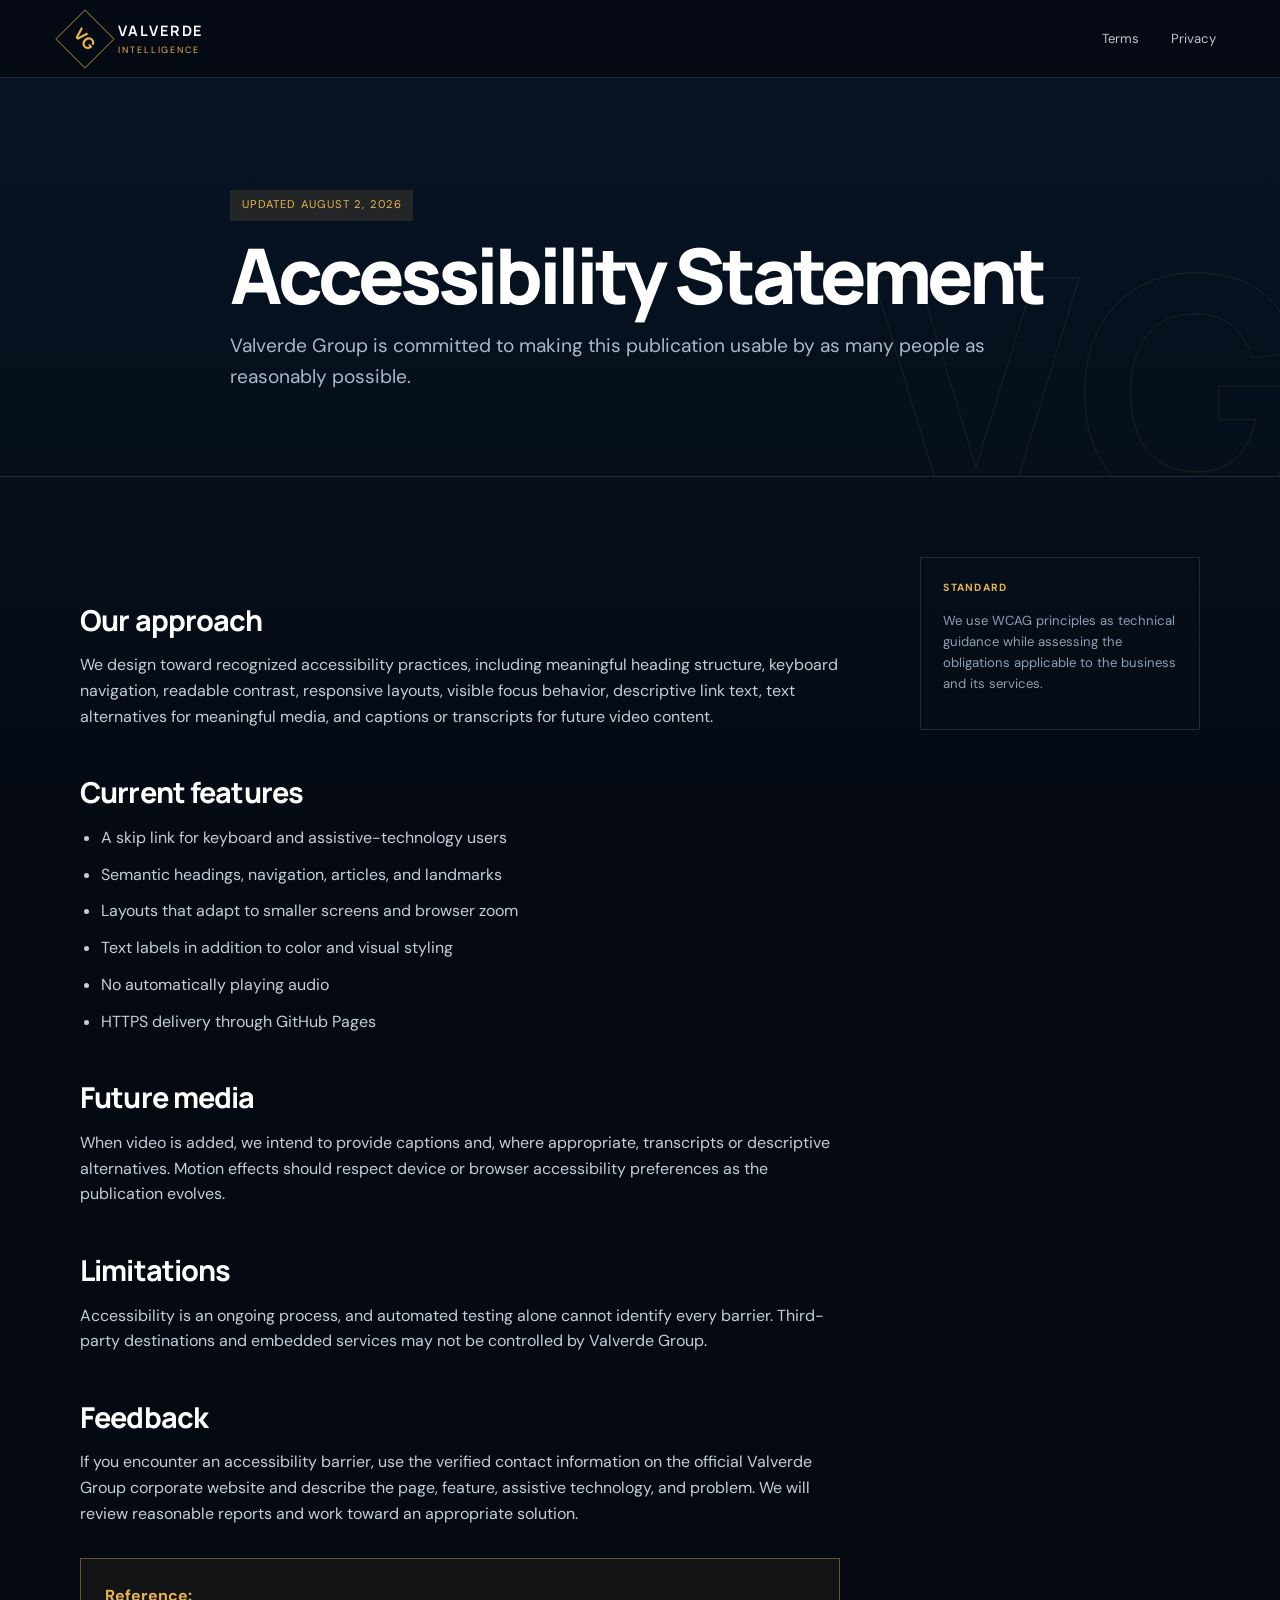
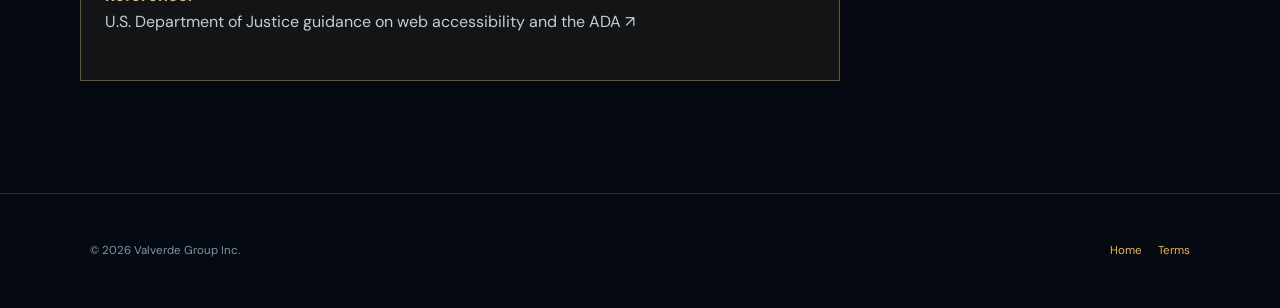
==== accessibility.html @ 9a3dbda0 "Launch articles, credit intelligence, and compliance pages" ====
<!doctype html><html lang="en"><head><meta charset="utf-8"><meta name="viewport" content="width=device-width,initial-scale=1"><meta name="description" content="Accessibility statement for Valverde Intelligence."><title>Accessibility | Valverde Intelligence</title><link href="https://fonts.googleapis.com/css2?family=DM+Sans:wght@400;500;600;700&family=Manrope:wght@500;600;700;800&display=swap" rel="stylesheet"><link rel="stylesheet" href="styles.css"><link rel="stylesheet" href="article.css"></head><body class="article-page legal-page"><header class="site-header"><a class="brand" href="index.html"><span class="brand-mark">VG</span><span><strong>VALVERDE</strong><small>INTELLIGENCE</small></span></a><nav><a href="terms.html">Terms</a><a href="privacy.html">Privacy</a></nav></header><main><header class="article-header"><span class="legal-date">UPDATED AUGUST 2, 2026</span><h1>Accessibility Statement</h1><p class="dek">Valverde Group is committed to making this publication usable by as many people as reasonably possible.</p></header><div class="article-layout"><article class="article-copy"><h2>Our approach</h2><p>We design toward recognized accessibility practices, including meaningful heading structure, keyboard navigation, readable contrast, responsive layouts, visible focus behavior, descriptive link text, text alternatives for meaningful media, and captions or transcripts for future video content.</p><h2>Current features</h2><ul><li>A skip link for keyboard and assistive-technology users</li><li>Semantic headings, navigation, articles, and landmarks</li><li>Layouts that adapt to smaller screens and browser zoom</li><li>Text labels in addition to color and visual styling</li><li>No automatically playing audio</li><li>HTTPS delivery through GitHub Pages</li></ul><h2>Future media</h2><p>When video is added, we intend to provide captions and, where appropriate, transcripts or descriptive alternatives. Motion effects should respect device or browser accessibility preferences as the publication evolves.</p><h2>Limitations</h2><p>Accessibility is an ongoing process, and automated testing alone cannot identify every barrier. Third-party destinations and embedded services may not be controlled by Valverde Group.</p><h2>Feedback</h2><p>If you encounter an accessibility barrier, use the verified contact information on the official Valverde Group corporate website and describe the page, feature, assistive technology, and problem. We will review reasonable reports and work toward an appropriate solution.</p><div class="source-box"><strong>Reference:</strong><p><a href="https://www.ada.gov/resources/web-guidance/" target="_blank" rel="noopener">U.S. Department of Justice guidance on web accessibility and the ADA ↗</a></p></div></article><aside class="article-sidebar"><div><strong>Standard</strong><p>We use WCAG principles as technical guidance while assessing the obligations applicable to the business and its services.</p></div></aside></div></main><footer class="article-footer"><span>© 2026 Valverde Group Inc.</span><span><a href="index.html">Home</a><a href="terms.html">Terms</a></span></footer></body></html>
---- styles.css ----
:root{--ink:#050a12;--navy:#071526;--panel:#0a1a2e;--blue:#1c8cff;--gold:#e9b64e;--cream:#f3efe6;--muted:#91a2b7;--line:rgba(255,255,255,.12)}*{box-sizing:border-box}html{scroll-behavior:smooth}body{margin:0;background:var(--ink);color:#fff;font-family:'DM Sans',sans-serif;line-height:1.6;overflow-x:hidden}a{color:inherit;text-decoration:none}.skip{position:fixed;left:1rem;top:-4rem;background:#fff;color:#000;padding:.7rem 1rem;z-index:99}.skip:focus{top:1rem}.site-header{height:78px;display:flex;align-items:center;justify-content:space-between;padding:0 clamp(1.2rem,5vw,5rem);border-bottom:1px solid var(--line);background:rgba(5,10,18,.86);backdrop-filter:blur(18px);position:sticky;top:0;z-index:30}.brand{display:flex;align-items:center;gap:.75rem}.brand-mark{width:42px;height:42px;border:1px solid rgba(233,182,78,.55);display:grid;place-items:center;color:var(--gold);font:800 1rem Manrope;transform:rotate(45deg)}.brand-mark::first-letter{transform:rotate(-45deg)}.brand>span:last-child{display:grid;line-height:1.05;letter-spacing:.12em}.brand strong{font:700 .9rem Manrope}.brand small{color:var(--gold);font-size:.57rem;margin-top:.35rem}.site-header nav{display:flex;align-items:center;gap:2rem;font-size:.82rem}.site-header nav>a:not(.nav-cta){color:#bac6d4}.site-header nav>a:hover{color:#fff}.nav-cta{border:1px solid rgba(233,182,78,.55);padding:.65rem 1rem;color:var(--gold)}.menu{display:none}.ticker{height:38px;display:flex;background:#eab84f;color:#07111f;font-size:.7rem;font-weight:700;letter-spacing:.06em;position:relative;z-index:10}.live{display:flex;align-items:center;gap:.45rem;padding:0 1.3rem;background:#fff;z-index:2}.live i{width:7px;height:7px;background:#f23c3c;border-radius:50%;box-shadow:0 0 0 5px rgba(242,60,60,.16)}.ticker-window{overflow:hidden;flex:1}.ticker-track{display:flex;align-items:center;gap:4rem;width:max-content;height:100%;animation:ticker 38s linear infinite}.ticker-track span::after{content:'◆';margin-left:4rem}@keyframes ticker{to{transform:translateX(-50%)}}.hero{min-height:calc(100vh - 116px);position:relative;display:grid;grid-template-columns:1.15fr .85fr;align-items:center;padding:5rem clamp(1.2rem,7vw,8rem);isolation:isolate}.hero-grid{position:absolute;inset:0;background:linear-gradient(rgba(32,93,158,.09) 1px,transparent 1px),linear-gradient(90deg,rgba(32,93,158,.09) 1px,transparent 1px);background-size:70px 70px;mask-image:linear-gradient(to bottom,black,transparent);z-index:-2}.hero-glow{position:absolute;width:55vw;height:55vw;right:-12vw;top:-15vw;border-radius:50%;background:radial-gradient(circle,rgba(21,112,230,.22),transparent 62%);z-index:-1}.eyebrow{text-transform:uppercase;letter-spacing:.2em;color:var(--gold);font:700 .68rem Manrope}.hero h1{font:800 clamp(3rem,7vw,7.5rem)/.93 Manrope;letter-spacing:-.06em;margin:1.3rem 0 1.6rem;max-width:1000px}.hero h1 em{font-style:normal;color:transparent;-webkit-text-stroke:1px rgba(255,255,255,.6)}.lede{max-width:680px;color:#afbdca;font-size:clamp(1rem,1.5vw,1.25rem)}.hero-actions{display:flex;flex-wrap:wrap;gap:.8rem;margin-top:2rem}.button{display:inline-flex;padding:.9rem 1.35rem;font-weight:700;font-size:.8rem;letter-spacing:.04em;border:1px solid var(--line)}.button.gold{background:var(--gold);border-color:var(--gold);color:#0a111b}.button.ghost:hover{border-color:var(--gold);color:var(--gold)}.signal-orbit{width:min(35vw,480px);aspect-ratio:1;place-self:center;position:relative;display:grid;place-items:center}.orbit{position:absolute;border:1px solid rgba(57,139,239,.28);border-radius:50%;inset:8%;animation:spin 20s linear infinite}.orbit:before,.orbit:after{content:'';position:absolute;width:9px;height:9px;border-radius:50%;background:var(--gold);box-shadow:0 0 25px var(--gold)}.orbit:before{left:8%;top:21%}.orbit:after{right:2%;bottom:33%}.o2{inset:23%;animation-direction:reverse;animation-duration:13s;border-style:dashed}.core{width:42%;aspect-ratio:1;border-radius:50%;display:grid;place-content:center;text-align:center;background:radial-gradient(circle at 30% 25%,#173b68,#07111f 65%);border:1px solid rgba(233,182,78,.55);box-shadow:0 0 90px rgba(29,115,230,.25),inset 0 0 40px rgba(255,255,255,.05)}.core span{font:800 clamp(2rem,4vw,4rem) Manrope;color:var(--gold)}.core small{font-size:.48rem;letter-spacing:.28em;color:#9eb0c5}.scroll-cue{position:absolute;bottom:1.5rem;left:7vw;color:#64758a;font:600 .58rem Manrope;letter-spacing:.2em}.scroll-cue span{color:var(--gold);margin-left:.6rem}@keyframes spin{to{transform:rotate(360deg)}}.section{padding:clamp(5rem,9vw,9rem) clamp(1.2rem,7vw,8rem)}.section-head{display:flex;justify-content:space-between;align-items:end;gap:2rem;margin-bottom:3rem}.section-head h2,.studio h2,.cta h2{font:750 clamp(2rem,4.2vw,4.7rem)/1.06 Manrope;letter-spacing:-.04em;margin:.7rem 0;max-width:860px}.section-head>p{color:var(--muted);max-width:470px}.feature-grid{display:grid;grid-template-columns:1.35fr 1fr 1fr;gap:1rem}.feature-card{background:linear-gradient(145deg,rgba(16,38,64,.9),rgba(7,19,33,.9));border:1px solid var(--line);min-height:520px;display:flex;flex-direction:column;transition:.35s}.feature-card:hover{transform:translateY(-7px);border-color:rgba(233,182,78,.45)}.card-art{height:230px;position:relative;overflow:hidden;background-color:#0b1d32}.card-art:before,.card-art:after{content:'';position:absolute;inset:0}.card-art:before{background:repeating-radial-gradient(circle at 70% 30%,transparent 0 18px,rgba(54,139,237,.22) 19px 20px)}.card-art:after{background:linear-gradient(135deg,transparent 40%,rgba(233,182,78,.18))}.card-art span{position:absolute;z-index:2;right:1.2rem;bottom:.7rem;font:800 4rem Manrope;color:rgba(255,255,255,.08)}.family:before{background:linear-gradient(30deg,transparent 48%,rgba(233,182,78,.25) 49% 51%,transparent 52%),linear-gradient(150deg,transparent 48%,rgba(54,139,237,.2) 49% 51%,transparent 52%);background-size:70px 70px}.automation:before{background:radial-gradient(circle at 30% 50%,rgba(44,137,245,.5),transparent 6%,transparent 20%),repeating-linear-gradient(90deg,transparent 0 29px,rgba(62,147,238,.16) 30px)}.card-body{padding:1.8rem;display:flex;flex-direction:column;flex:1}.tag{color:var(--gold);text-transform:uppercase;letter-spacing:.15em;font-size:.62rem;font-weight:700}.card-body h3{font:700 clamp(1.35rem,2vw,2.15rem)/1.15 Manrope;letter-spacing:-.03em;margin:.6rem 0}.card-body>p:not(.tag){color:var(--muted)}.card-body a{margin-top:auto;color:var(--gold);font-size:.8rem;font-weight:700}.studio{padding:4vw 7vw;background:#07111f}.film-frame{min-height:70vh;position:relative;padding:clamp(2rem,6vw,6rem);display:flex;align-items:center;overflow:hidden;background:radial-gradient(circle at 75% 40%,rgba(19,105,210,.38),transparent 28%),linear-gradient(105deg,#05090f 30%,#0a2038);border:1px solid var(--line)}.film-frame:after{content:'VG';position:absolute;right:-2vw;bottom:-12vw;color:transparent;-webkit-text-stroke:1px rgba(233,182,78,.13);font:800 38vw Manrope;line-height:1}.scanlines{position:absolute;inset:0;opacity:.12;background:repeating-linear-gradient(0deg,transparent 0 3px,#fff 4px)}.film-copy{position:relative;z-index:2;max-width:750px}.film-copy h2{font-size:clamp(2.8rem,7vw,7rem)}.film-copy>p:not(.eyebrow){color:#aebdca;max-width:580px}.play{border:0;background:transparent;color:#fff;font-weight:700;padding:0;margin-top:2rem}.play span{width:54px;height:54px;border-radius:50%;display:inline-grid;place-items:center;background:var(--gold);color:#07111f;margin-right:.8rem;box-shadow:0 0 0 8px rgba(233,182,78,.12)}.film-index{position:absolute;right:2rem;top:2rem;color:#7890aa;font-size:.7rem;letter-spacing:.15em}.film-strip{display:grid;grid-template-columns:repeat(4,1fr);border:1px solid var(--line);border-top:0}.film-strip button{text-align:left;background:#07111f;color:#8194aa;border:0;border-right:1px solid var(--line);padding:1.2rem;font:600 .72rem Manrope}.film-strip button span{display:block;color:var(--gold);margin-bottom:.25rem}.film-strip button.active{background:#102844;color:#fff}.system-wheel{display:grid;grid-template-columns:repeat(4,1fr);border:1px solid var(--line);position:relative;padding-top:220px}.wheel-center{position:absolute;left:50%;top:0;transform:translate(-50%,-10%);width:210px;height:210px;border-radius:50%;display:grid;place-content:center;text-align:center;background:#0d223a;border:1px solid var(--gold);box-shadow:0 0 60px rgba(26,114,228,.18)}.wheel-center strong{font:700 1.3rem/1.15 Manrope}.wheel-center small{color:var(--gold);margin-top:.6rem}.system-wheel article{padding:2rem;border-right:1px solid var(--line);background:linear-gradient(180deg,rgba(18,44,73,.65),transparent)}.system-wheel article:last-child{border:0}.system-wheel b{color:var(--gold);font-size:.7rem}.system-wheel h3{font:700 1.5rem Manrope}.system-wheel p{color:var(--muted);font-size:.9rem}.field-notes{background:#f0ece3;color:#0a1420}.field-notes .eyebrow,.field-notes a{color:#9a6c13}.field-notes .section-head{border-bottom:1px solid rgba(4,16,29,.18);padding-bottom:2rem}.notes-grid{display:grid;grid-template-columns:repeat(3,1fr);gap:1px;background:rgba(4,16,29,.18)}.note{background:#f0ece3;padding:2.2rem;min-height:380px;display:flex;flex-direction:column;position:relative}.note time{font-size:.6rem;letter-spacing:.15em;color:#65707c}.note-no{position:absolute;right:1.5rem;top:1rem;color:rgba(7,17,31,.08);font:800 5rem Manrope}.note h3{font:700 2rem/1.1 Manrope;margin-top:5rem}.note p{color:#59636e}.note a{margin-top:auto;font-weight:700;font-size:.8rem}.cta{text-align:center;padding:9rem 1.2rem;background:radial-gradient(circle at 50% 100%,rgba(28,140,255,.18),transparent 50%)}.cta h2{margin:1rem auto}.cta>p:not(.eyebrow){color:var(--muted);max-width:680px;margin:0 auto 2rem}footer{padding:3rem clamp(1.2rem,7vw,8rem);border-top:1px solid var(--line);display:grid;grid-template-columns:1fr 1fr;gap:2rem;align-items:center;color:#8293a7}footer>p{text-align:right}footer>div:not(.brand){display:flex;gap:1.5rem;font-size:.75rem}footer>small{text-align:right;font-size:.62rem}.reveal{opacity:0;transform:translateY(22px);transition:.8s ease}.reveal.visible{opacity:1;transform:none}@media(max-width:900px){.site-header nav{display:none;position:absolute;top:78px;left:0;right:0;background:#07111f;padding:1.5rem;flex-direction:column;align-items:flex-start}.site-header nav.open{display:flex}.menu{display:block;background:transparent;border:1px solid var(--line);color:#fff;padding:.5rem .8rem}.hero{grid-template-columns:1fr;padding-top:4rem}.signal-orbit{width:70vw;margin-top:2rem}.feature-grid,.notes-grid{grid-template-columns:1fr}.feature-card{min-height:auto}.system-wheel{grid-template-columns:1fr 1fr}.film-strip{grid-template-columns:1fr 1fr}.section-head{align-items:start;flex-direction:column}footer{grid-template-columns:1fr}footer>p,footer>small{text-align:left}}@media(max-width:560px){.ticker{height:34px}.hero{min-height:auto;padding-bottom:6rem}.hero h1{font-size:3rem}.hero-actions{display:grid}.button{justify-content:center}.film-frame{min-height:620px}.film-strip,.system-wheel{grid-template-columns:1fr}.system-wheel{padding-top:180px}.wheel-center{width:170px;height:170px}.site-header{height:68px}.brand-mark{width:36px;height:36px}.site-header nav{top:68px}.section{padding-top:5rem;padding-bottom:5rem}}
---- article.css ----
.credit-section{background:linear-gradient(155deg,#071526,#0b2037)}.credit-disclaimer{border:1px solid rgba(233,182,78,.5);border-left:5px solid #e9b64e;padding:1.5rem 1.8rem;margin-bottom:2rem;background:rgba(5,10,18,.6)}.credit-disclaimer strong{color:#e9b64e;text-transform:uppercase;letter-spacing:.12em;font-size:.7rem}.credit-disclaimer p{color:#bdc8d4;margin:.5rem 0 0}.credit-grid{background:rgba(255,255,255,.12)}.credit-grid .note{background:#0a1a2e;color:#fff}.credit-grid .note p{color:#91a2b7}.credit-grid .note-no{color:rgba(255,255,255,.06)}
.article-page{background:linear-gradient(180deg,#071526,#050a12 45%)}.article-header{padding:7rem clamp(1.2rem,18vw,18rem) 4rem;border-bottom:1px solid rgba(255,255,255,.12);position:relative;overflow:hidden}.article-header:after{content:'VG';position:absolute;right:-2rem;bottom:-8rem;color:transparent;-webkit-text-stroke:1px rgba(233,182,78,.1);font:800 20rem Manrope;z-index:0}.article-header>*{position:relative;z-index:1}.article-header h1{font:800 clamp(2.7rem,6vw,6rem)/.98 Manrope;letter-spacing:-.055em;margin:1rem 0;max-width:1050px}.article-header .dek{font-size:1.2rem;color:#aab9c8;max-width:780px}.article-meta{display:flex;gap:1.5rem;flex-wrap:wrap;color:#71859c;font-size:.7rem;text-transform:uppercase;letter-spacing:.12em}.article-layout{display:grid;grid-template-columns:minmax(0,760px) 280px;gap:5rem;justify-content:center;padding:5rem 1.2rem}.article-copy{font-size:1.08rem;color:#c3ceda}.article-copy h2{font:750 clamp(1.8rem,3vw,2.7rem)/1.1 Manrope;color:#fff;margin:3rem 0 1rem;letter-spacing:-.03em}.article-copy h3{font:700 1.3rem Manrope;color:#fff;margin-top:2rem}.article-copy p{margin:0 0 1.35rem}.article-copy ul,.article-copy ol{padding-left:1.3rem}.article-copy li{margin:.7rem 0}.article-copy blockquote{margin:2.5rem 0;padding:1.6rem 2rem;border-left:4px solid #e9b64e;background:#0b2036;color:#fff;font:650 1.3rem/1.5 Manrope}.article-sidebar{font-size:.82rem}.article-sidebar>div{border:1px solid rgba(255,255,255,.12);padding:1.4rem;margin-bottom:1rem}.article-sidebar strong{display:block;color:#e9b64e;text-transform:uppercase;letter-spacing:.12em;font-size:.65rem;margin-bottom:.7rem}.article-sidebar p{color:#8da0b5}.article-sidebar a{color:#e9b64e;font-weight:700}.scope-box,.source-box{padding:1.5rem;border:1px solid rgba(233,182,78,.4);background:rgba(233,182,78,.06);margin:2rem 0}.scope-box strong,.source-box strong{color:#e9b64e}.legal-page .article-copy{font-size:1rem}.legal-page .article-copy h2{font-size:1.8rem}.legal-date{display:inline-block;background:rgba(233,182,78,.12);color:#e9b64e;padding:.4rem .7rem;font-size:.7rem;letter-spacing:.1em}.article-footer{padding:3rem clamp(1.2rem,7vw,8rem);border-top:1px solid rgba(255,255,255,.12);display:flex;justify-content:space-between;gap:2rem;flex-wrap:wrap;color:#8293a7;font-size:.72rem}.article-footer a{color:#e9b64e;margin-left:1rem}
@media(max-width:900px){.article-layout{grid-template-columns:1fr;gap:2rem}.article-sidebar{display:grid;grid-template-columns:1fr 1fr;gap:1rem}.article-header{padding:5rem 1.2rem 3rem}}@media(max-width:560px){.article-sidebar{grid-template-columns:1fr}.article-header h1{font-size:2.7rem}}
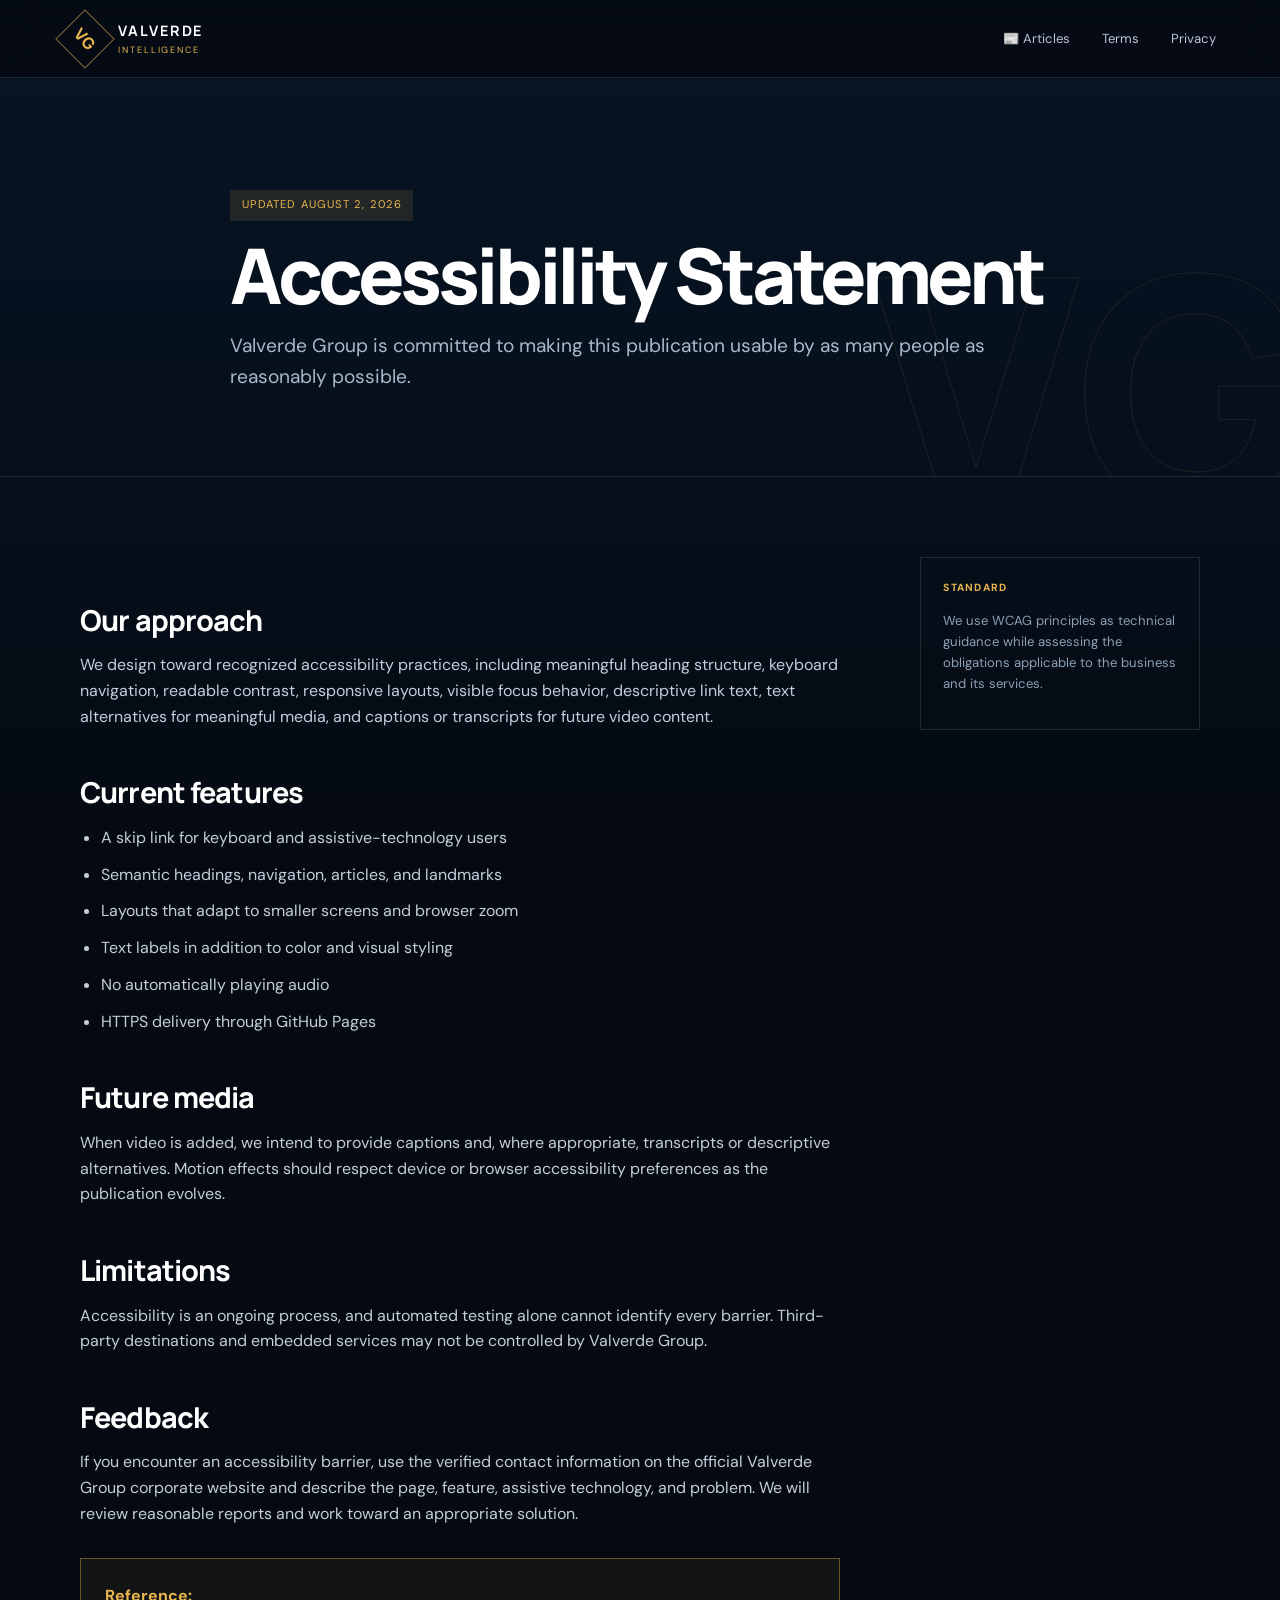
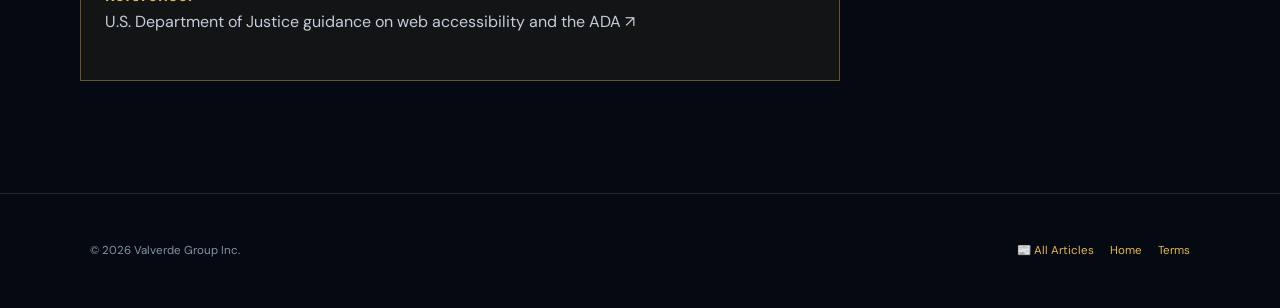
==== commit a441a032: "Add article library and emoji category navigation" ====
--- a/accessibility.html
+++ b/accessibility.html
@@ -1 +1,3 @@
-<!doctype html><html lang="en"><head><meta charset="utf-8"><meta name="viewport" content="width=device-width,initial-scale=1"><meta name="description" content="Accessibility statement for Valverde Intelligence."><title>Accessibility | Valverde Intelligence</title><link href="https://fonts.googleapis.com/css2?family=DM+Sans:wght@400;500;600;700&family=Manrope:wght@500;600;700;800&display=swap" rel="stylesheet"><link rel="stylesheet" href="styles.css"><link rel="stylesheet" href="article.css"></head><body class="article-page legal-page"><header class="site-header"><a class="brand" href="index.html"><span class="brand-mark">VG</span><span><strong>VALVERDE</strong><small>INTELLIGENCE</small></span></a><nav><a href="terms.html">Terms</a><a href="privacy.html">Privacy</a></nav></header><main><header class="article-header"><span class="legal-date">UPDATED AUGUST 2, 2026</span><h1>Accessibility Statement</h1><p class="dek">Valverde Group is committed to making this publication usable by as many people as reasonably possible.</p></header><div class="article-layout"><article class="article-copy"><h2>Our approach</h2><p>We design toward recognized accessibility practices, including meaningful heading structure, keyboard navigation, readable contrast, responsive layouts, visible focus behavior, descriptive link text, text alternatives for meaningful media, and captions or transcripts for future video content.</p><h2>Current features</h2><ul><li>A skip link for keyboard and assistive-technology users</li><li>Semantic headings, navigation, articles, and landmarks</li><li>Layouts that adapt to smaller screens and browser zoom</li><li>Text labels in addition to color and visual styling</li><li>No automatically playing audio</li><li>HTTPS delivery through GitHub Pages</li></ul><h2>Future media</h2><p>When video is added, we intend to provide captions and, where appropriate, transcripts or descriptive alternatives. Motion effects should respect device or browser accessibility preferences as the publication evolves.</p><h2>Limitations</h2><p>Accessibility is an ongoing process, and automated testing alone cannot identify every barrier. Third-party destinations and embedded services may not be controlled by Valverde Group.</p><h2>Feedback</h2><p>If you encounter an accessibility barrier, use the verified contact information on the official Valverde Group corporate website and describe the page, feature, assistive technology, and problem. We will review reasonable reports and work toward an appropriate solution.</p><div class="source-box"><strong>Reference:</strong><p><a href="https://www.ada.gov/resources/web-guidance/" target="_blank" rel="noopener">U.S. Department of Justice guidance on web accessibility and the ADA ↗</a></p></div></article><aside class="article-sidebar"><div><strong>Standard</strong><p>We use WCAG principles as technical guidance while assessing the obligations applicable to the business and its services.</p></div></aside></div></main><footer class="article-footer"><span>© 2026 Valverde Group Inc.</span><span><a href="index.html">Home</a><a href="terms.html">Terms</a></span></footer></body></html>
+﻿<!doctype html><html lang="en"><head><meta charset="utf-8"><meta name="viewport" content="width=device-width,initial-scale=1"><meta name="description" content="Accessibility statement for Valverde Intelligence."><title>Accessibility | Valverde Intelligence</title><link href="https://fonts.googleapis.com/css2?family=DM+Sans:wght@400;500;600;700&family=Manrope:wght@500;600;700;800&display=swap" rel="stylesheet"><link rel="stylesheet" href="styles.css"><link rel="stylesheet" href="article.css"></head><body class="article-page legal-page"><header class="site-header"><a class="brand" href="index.html"><span class="brand-mark">VG</span><span><strong>VALVERDE</strong><small>INTELLIGENCE</small></span></a><nav><a href="articles.html">📰 Articles</a><a href="terms.html">Terms</a><a href="privacy.html">Privacy</a></nav></header><main><header class="article-header"><span class="legal-date">UPDATED AUGUST 2, 2026</span><h1>Accessibility Statement</h1><p class="dek">Valverde Group is committed to making this publication usable by as many people as reasonably possible.</p></header><div class="article-layout"><article class="article-copy"><h2>Our approach</h2><p>We design toward recognized accessibility practices, including meaningful heading structure, keyboard navigation, readable contrast, responsive layouts, visible focus behavior, descriptive link text, text alternatives for meaningful media, and captions or transcripts for future video content.</p><h2>Current features</h2><ul><li>A skip link for keyboard and assistive-technology users</li><li>Semantic headings, navigation, articles, and landmarks</li><li>Layouts that adapt to smaller screens and browser zoom</li><li>Text labels in addition to color and visual styling</li><li>No automatically playing audio</li><li>HTTPS delivery through GitHub Pages</li></ul><h2>Future media</h2><p>When video is added, we intend to provide captions and, where appropriate, transcripts or descriptive alternatives. Motion effects should respect device or browser accessibility preferences as the publication evolves.</p><h2>Limitations</h2><p>Accessibility is an ongoing process, and automated testing alone cannot identify every barrier. Third-party destinations and embedded services may not be controlled by Valverde Group.</p><h2>Feedback</h2><p>If you encounter an accessibility barrier, use the verified contact information on the official Valverde Group corporate website and describe the page, feature, assistive technology, and problem. We will review reasonable reports and work toward an appropriate solution.</p><div class="source-box"><strong>Reference:</strong><p><a href="https://www.ada.gov/resources/web-guidance/" target="_blank" rel="noopener">U.S. Department of Justice guidance on web accessibility and the ADA ↗</a></p></div></article><aside class="article-sidebar"><div><strong>Standard</strong><p>We use WCAG principles as technical guidance while assessing the obligations applicable to the business and its services.</p></div></aside></div></main><footer class="article-footer"><span>© 2026 Valverde Group Inc.</span><span><a href="articles.html">📰 All Articles</a><a href="index.html">Home</a><a href="terms.html">Terms</a></span></footer></body></html>
+
+
--- a/article.css
+++ b/article.css
@@ -1,3 +1,4 @@
 .credit-section{background:linear-gradient(155deg,#071526,#0b2037)}.credit-disclaimer{border:1px solid rgba(233,182,78,.5);border-left:5px solid #e9b64e;padding:1.5rem 1.8rem;margin-bottom:2rem;background:rgba(5,10,18,.6)}.credit-disclaimer strong{color:#e9b64e;text-transform:uppercase;letter-spacing:.12em;font-size:.7rem}.credit-disclaimer p{color:#bdc8d4;margin:.5rem 0 0}.credit-grid{background:rgba(255,255,255,.12)}.credit-grid .note{background:#0a1a2e;color:#fff}.credit-grid .note p{color:#91a2b7}.credit-grid .note-no{color:rgba(255,255,255,.06)}
 .article-page{background:linear-gradient(180deg,#071526,#050a12 45%)}.article-header{padding:7rem clamp(1.2rem,18vw,18rem) 4rem;border-bottom:1px solid rgba(255,255,255,.12);position:relative;overflow:hidden}.article-header:after{content:'VG';position:absolute;right:-2rem;bottom:-8rem;color:transparent;-webkit-text-stroke:1px rgba(233,182,78,.1);font:800 20rem Manrope;z-index:0}.article-header>*{position:relative;z-index:1}.article-header h1{font:800 clamp(2.7rem,6vw,6rem)/.98 Manrope;letter-spacing:-.055em;margin:1rem 0;max-width:1050px}.article-header .dek{font-size:1.2rem;color:#aab9c8;max-width:780px}.article-meta{display:flex;gap:1.5rem;flex-wrap:wrap;color:#71859c;font-size:.7rem;text-transform:uppercase;letter-spacing:.12em}.article-layout{display:grid;grid-template-columns:minmax(0,760px) 280px;gap:5rem;justify-content:center;padding:5rem 1.2rem}.article-copy{font-size:1.08rem;color:#c3ceda}.article-copy h2{font:750 clamp(1.8rem,3vw,2.7rem)/1.1 Manrope;color:#fff;margin:3rem 0 1rem;letter-spacing:-.03em}.article-copy h3{font:700 1.3rem Manrope;color:#fff;margin-top:2rem}.article-copy p{margin:0 0 1.35rem}.article-copy ul,.article-copy ol{padding-left:1.3rem}.article-copy li{margin:.7rem 0}.article-copy blockquote{margin:2.5rem 0;padding:1.6rem 2rem;border-left:4px solid #e9b64e;background:#0b2036;color:#fff;font:650 1.3rem/1.5 Manrope}.article-sidebar{font-size:.82rem}.article-sidebar>div{border:1px solid rgba(255,255,255,.12);padding:1.4rem;margin-bottom:1rem}.article-sidebar strong{display:block;color:#e9b64e;text-transform:uppercase;letter-spacing:.12em;font-size:.65rem;margin-bottom:.7rem}.article-sidebar p{color:#8da0b5}.article-sidebar a{color:#e9b64e;font-weight:700}.scope-box,.source-box{padding:1.5rem;border:1px solid rgba(233,182,78,.4);background:rgba(233,182,78,.06);margin:2rem 0}.scope-box strong,.source-box strong{color:#e9b64e}.legal-page .article-copy{font-size:1rem}.legal-page .article-copy h2{font-size:1.8rem}.legal-date{display:inline-block;background:rgba(233,182,78,.12);color:#e9b64e;padding:.4rem .7rem;font-size:.7rem;letter-spacing:.1em}.article-footer{padding:3rem clamp(1.2rem,7vw,8rem);border-top:1px solid rgba(255,255,255,.12);display:flex;justify-content:space-between;gap:2rem;flex-wrap:wrap;color:#8293a7;font-size:.72rem}.article-footer a{color:#e9b64e;margin-left:1rem}
 @media(max-width:900px){.article-layout{grid-template-columns:1fr;gap:2rem}.article-sidebar{display:grid;grid-template-columns:1fr 1fr;gap:1rem}.article-header{padding:5rem 1.2rem 3rem}}@media(max-width:560px){.article-sidebar{grid-template-columns:1fr}.article-header h1{font-size:2.7rem}}
+.archive-hero{padding-bottom:5rem}.archive-shell{padding:2rem clamp(1.2rem,7vw,8rem) 7rem}.archive-category{padding:5rem 0;border-bottom:1px solid rgba(255,255,255,.12);scroll-margin-top:80px}.archive-heading{display:flex;align-items:center;gap:1.3rem;margin-bottom:2rem}.archive-heading>span{width:72px;height:72px;display:grid;place-items:center;border:1px solid rgba(233,182,78,.45);background:#0b2036;font-size:2rem}.archive-heading p{color:#e9b64e;text-transform:uppercase;letter-spacing:.14em;font-size:.62rem;margin:0}.archive-heading h2{font:750 clamp(1.8rem,3vw,3rem)/1.1 Manrope;margin:.25rem 0}.archive-grid{display:grid;grid-template-columns:repeat(3,1fr);gap:1rem}.archive-card{min-height:390px;border:1px solid rgba(255,255,255,.12);padding:1.8rem;background:linear-gradient(145deg,#0b2036,#07111f);display:flex;flex-direction:column;transition:.35s}.archive-card:hover{transform:translateY(-7px);border-color:rgba(233,182,78,.55);box-shadow:0 20px 50px rgba(0,0,0,.28)}.archive-icon{font-size:2rem;margin-bottom:3rem}.archive-card small{color:#e9b64e;letter-spacing:.12em;font-size:.58rem}.archive-card h3{font:700 1.55rem/1.15 Manrope;margin:.7rem 0}.archive-card p{color:#91a2b7;font-size:.9rem}.archive-card b{color:#e9b64e;margin-top:auto;font-size:.78rem}@media(max-width:900px){.archive-grid{grid-template-columns:1fr 1fr}}@media(max-width:600px){.archive-grid{grid-template-columns:1fr}.archive-card{min-height:330px}.archive-heading>span{width:56px;height:56px}}
